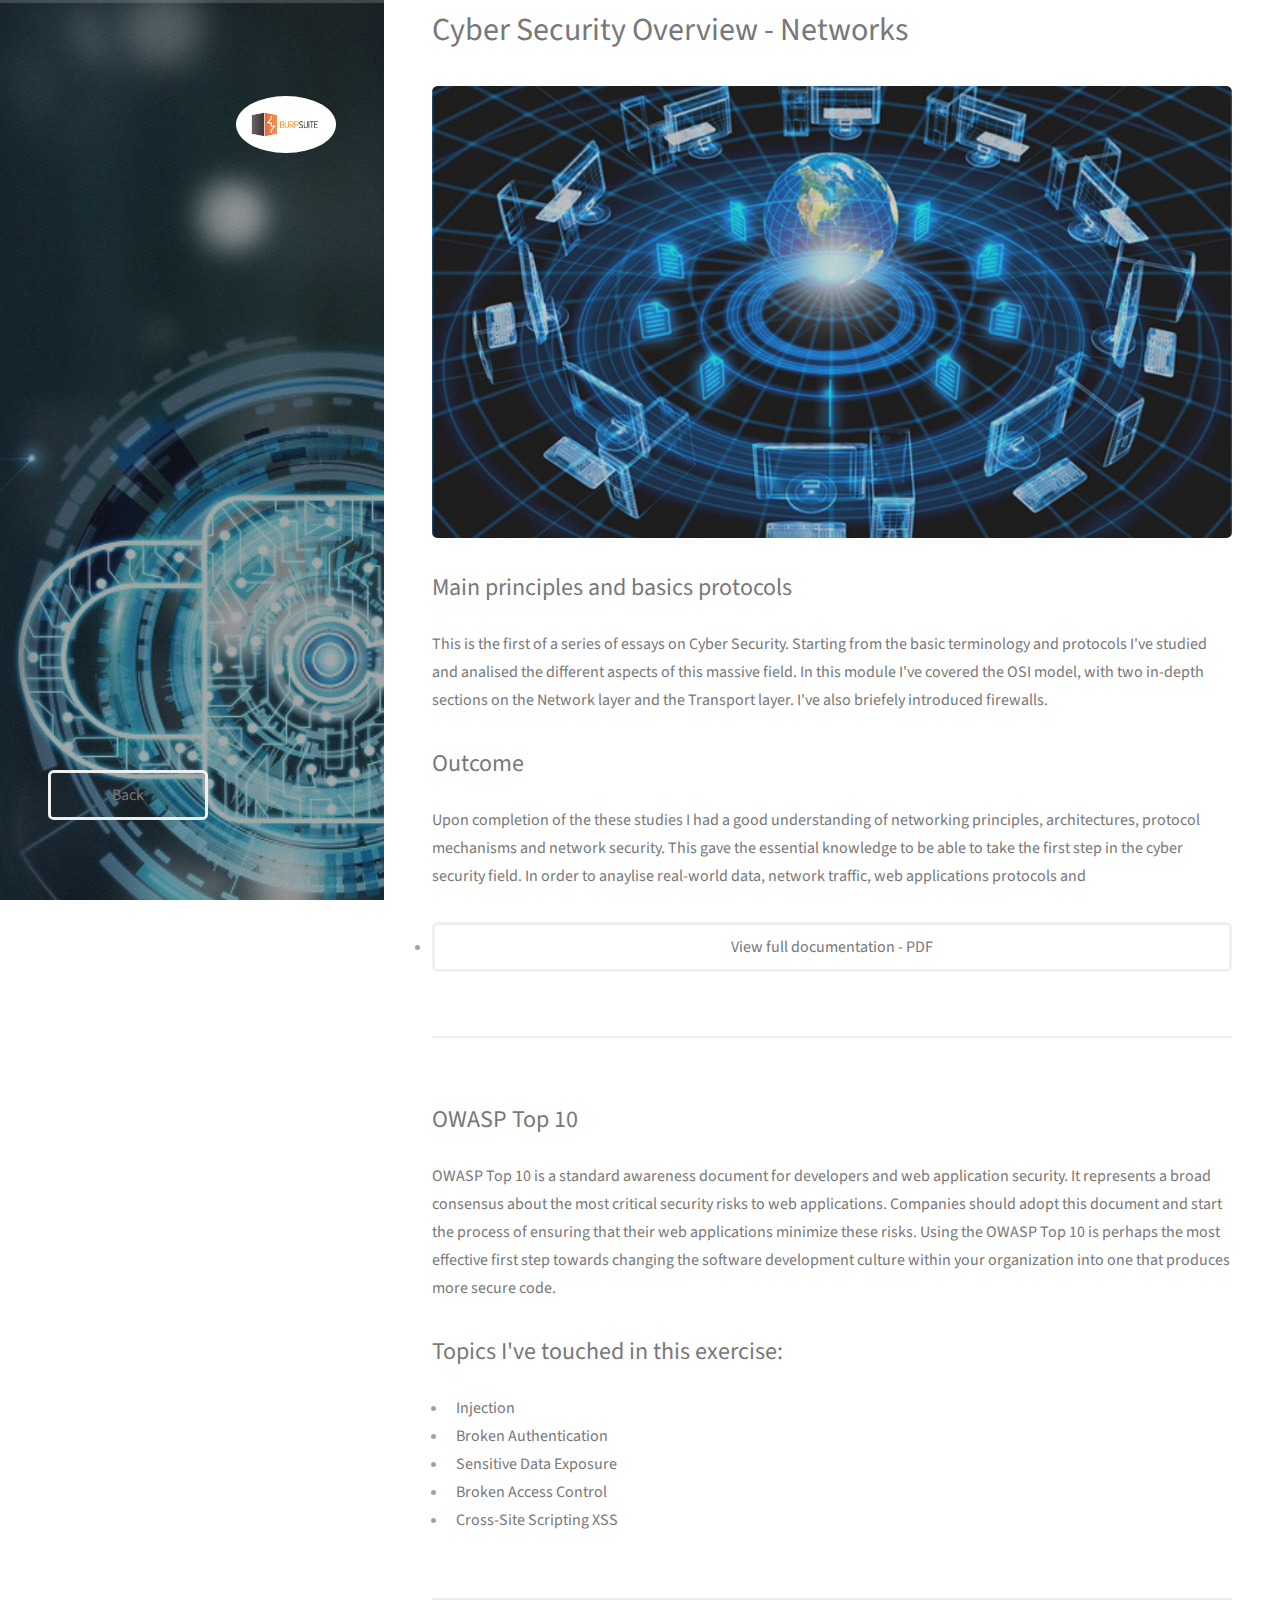
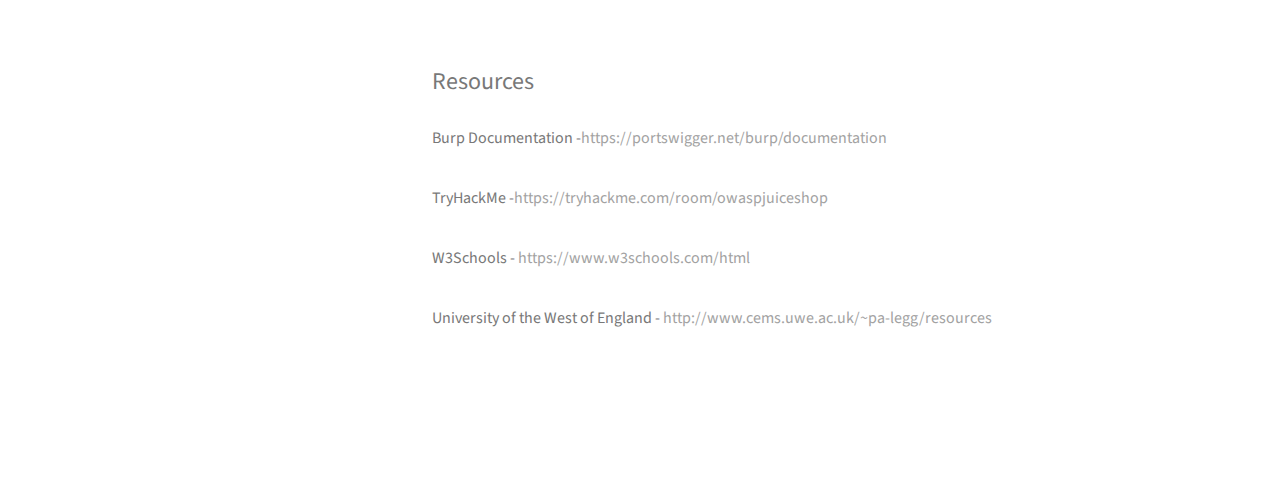
==== basic.html @ 510b7fa0 "first release" ====
<!DOCTYPE HTML>
<html>
	<head>
		<title>Cyber Security</title>
		<meta charset="utf-8" />
		<meta name="viewport" content="width=device-width, initial-scale=1, user-scalable=no" />
		<link rel="stylesheet" href="assets/css/main.css" />
	</head>

	<body class="is-preload">

		<!-- Header -->
			<header id="header">
				<div class="inner">
					<a href="index.html" class="image avatar"><img src="images/burp2.png" alt="" /></a>
					<!--
					<h1><strong>SECURITY INFORMATION & EVENT MANAGMENT (Siem)</strong>, tools and<br />
					techniques covered in this<br />
					complex field.</h1> -->
				</div>
			</header>

		<!-- Main -->
			<div id="main">

				<!-- One -->
					<section id="one">
						<header class="major">
							<h2>Cyber Security Overview - Networks</h2>
						</header>
						<a href="images/download.jpg" class="image fit thumb"><img src="images/networking.jpg" alt="" /></a>
						<h2>Main principles and basics protocols</h2>
						<p><b>This is the first of a series of essays on Cyber Security. Starting from the basic terminology and protocols
                            I've studied and analised the different aspects of this massive field. In this module I've covered
                            the OSI model, with two in-depth sections on the Network layer and the Transport layer. I've also briefely introduced
                            firewalls.
                            </b></p>
						</p>
						<h2>Outcome</h2>
						<p><b>Upon completion of the these studies I had a good understanding of networking principles, architectures,
                            protocol mechanisms and network security. This gave the essential knowledge to be able to take the first step
                            in the cyber security field. In order to anaylise real-world data, network traffic, web applications protocols and 
                            
                        </b>
							</p>
							<li><a href="JuiceShop.pdf" class="button fit">View full documentation - PDF</a></li>
					</section>

				<!-- Two -->
					<section id="two">
						<h2>OWASP Top 10</h2>
						<p><b> OWASP Top 10 is a standard awareness document for developers and web 
							application security. It represents a broad consensus about the most critical security risks to web applications.
							Companies should adopt this document and start the process of ensuring that 
							their web applications minimize these risks. Using the OWASP Top 10 is perhaps 
							the most effective first step towards changing the software development culture 
							within your organization into one that produces more secure code.</b></p>
						</p>
						<h2>Topics I've touched in this exercise:</h2>
						<ul>
							<li><b>Injection</b></li>
							<li><b>Broken Authentication</b></li>
							<li><b>Sensitive Data Exposure</b></li>
							<li><b>Broken Access Control</b></li>
							<li><b>Cross-Site Scripting XSS</b></li>
						</ul>

						
					</section>

				<!-- Three -->
					<section id="three">
						<h2>Resources</h2>
						<p><strong>Burp Documentation -</strong>https://portswigger.net/burp/documentation</p>
						<p><strong>TryHackMe -</strong>https://tryhackme.com/room/owaspjuiceshop</p>
						<p><strong>W3Schools -</strong> https://www.w3schools.com/html</p>
						<p><strong>University of the West of England -</strong> http://www.cems.uwe.ac.uk/~pa-legg/resources</p>
					</section>
				</main>


		<!-- Footer -->
			<footer id="footer">
				<div class="inner">
					<ul class="actions">
						<li><a href="index.html" class="button">Back</a></li>
					</ul>
				</div>
			</footer>

		<!-- Scripts -->
			<script src="assets/js/jquery.min.js"></script>
			<script src="assets/js/jquery.poptrox.min.js"></script>
			<script src="assets/js/browser.min.js"></script>
			<script src="assets/js/breakpoints.min.js"></script>
			<script src="assets/js/util.js"></script>
			<script src="assets/js/main.js"></script>

	</body>
</html>
---- assets/css/main.css ----
@import url("fontawesome-all.min.css");
@import url("https://fonts.googleapis.com/css?family=Source+Sans+Pro:400,400italic");

/*
	Strata by HTML5 UP
	html5up.net | @ajlkn
	Free for personal and commercial use under the CCA 3.0 license (html5up.net/license)
*/

html, body, div, span, applet, object,
iframe, h1, h2, h3, h4, h5, h6, p, blockquote,
pre, a, abbr, acronym, address, big, cite,
code, del, dfn, em, img, ins, kbd, q, s, samp,
small, strike, strong, sub, sup, tt, var, b,
u, i, center, dl, dt, dd, ol, ul, li, fieldset,
form, label, legend, table, caption, tbody,
tfoot, thead, tr, th, td, article, aside,
canvas, details, embed, figure, figcaption,
footer, header, hgroup, menu, nav, output, ruby,
section, summary, time, mark, audio, video {
	margin: 0;
	padding: 0;
	border: 0;
	font-size: 100%;
	font: inherit;
	vertical-align: baseline;}

article, aside, details, figcaption, figure,
footer, header, hgroup, menu, nav, section {
	display: block;}

body {
	line-height: 1;
}

ol, ul {
	list-style: none;
}

blockquote, q {
	quotes: none;
}

	blockquote:before, blockquote:after, q:before, q:after {
		content: '';
		content: none;
	}

table {
	border-collapse: collapse;
	border-spacing: 0;
}

body {
	-webkit-text-size-adjust: none;
}

mark {
	background-color: transparent;
	color: inherit;
}

input::-moz-focus-inner {
	border: 0;
	padding: 0;
}

input, select, textarea {
	-moz-appearance: none;
	-webkit-appearance: none;
	-ms-appearance: none;
	appearance: none;
}

/* Basic */

	html {
		box-sizing: border-box;
	}

	*, *:before, *:after {
		box-sizing: inherit;
	}

	body {
		background: #fff;
	}

		body.is-preload *, body.is-preload *:before, body.is-preload *:after {
			-moz-animation: none !important;
			-webkit-animation: none !important;
			-ms-animation: none !important;
			animation: none !important;
			-moz-transition: none !important;
			-webkit-transition: none !important;
			-ms-transition: none !important;
			transition: none !important;
		}

	body, input, select, textarea {
		color: #a2a2a2;
		font-family: "Source Sans Pro", Helvetica, sans-serif;
		font-size: 16pt;
		font-weight: 400;
		line-height: 1.75em;
	}

	a {
		-moz-transition: color 0.2s ease-in-out, border-color 0.2s ease-in-out;
		-webkit-transition: color 0.2s ease-in-out, border-color 0.2s ease-in-out;
		-ms-transition: color 0.2s ease-in-out, border-color 0.2s ease-in-out;
		transition: color 0.2s ease-in-out, border-color 0.2s ease-in-out;
		border-bottom: dotted 1px;
		color: #000000;
		text-decoration: none;
	}

		a:hover {
			border-bottom-color: transparent;
			color: #49bf9d !important;
			text-decoration: none;
		}

	strong, b {
		color: #787878;
		font-weight: 400;
	}

	em, i {
		font-style: italic;
	}

	p {
		margin: 0 0 2em 0;
	}

	h1, h2, h3, h4, h5, h6 {
		color: #787878;
		font-weight: 400;
		line-height: 1em;
		margin: 0 0 1em 0;
	}

		h1 a, h2 a, h3 a, h4 a, h5 a, h6 a {
			color: inherit;
			text-decoration: none;
		}

	h1 {
		font-size: 2em;
		line-height: 1.5em;
	}

	h2 {
		font-size: 1.5em;
		line-height: 1.5em;
	}

	h3 {
		font-size: 1.25em;
		line-height: 1.5em;
	}

	h4 {
		font-size: 1.1em;
		line-height: 1.5em;
	}

	h5 {
		font-size: 0.9em;
		line-height: 1.5em;
	}

	h6 {
		font-size: 0.7em;
		line-height: 1.5em;
	}

	sub {
		font-size: 0.8em;
		position: relative;
		top: 0.5em;
	}

	sup {
		font-size: 0.8em;
		position: relative;
		top: -0.5em;
	}

	hr {
		border: 0;
		border-bottom: solid 2px #efefef;
		margin: 2em 0;
	}

		hr.major {
			margin: 3em 0;
		}

	blockquote {
		border-left: solid 6px #efefef;
		font-style: italic;
		margin: 0 0 2em 0;
		padding: 0.5em 0 0.5em 1.5em;
	}

	code {
		background: #f7f7f7;
		border-radius: 0.35em;
		border: solid 2px #efefef;
		font-family: "Courier New", monospace;
		font-size: 0.9em;
		margin: 0 0.25em;
		padding: 0.25em 0.65em;
	}

	pre {
		-webkit-overflow-scrolling: touch;
		font-family: "Courier New", monospace;
		font-size: 0.9em;
		margin: 0 0 2em 0;
	}

		pre code {
			display: block;
			line-height: 1.75em;
			padding: 1em 1.5em;
			overflow-x: auto;
		}

	.align-left {
		text-align: left;
	}

	.align-center {
		text-align: center;
	}

	.align-right {
		text-align: right;
	}

/* Container */

	.container {
		margin: 0 auto;
		max-width: calc(100% - 4em);
		width: 100%;
	}

		.container.xsmall {
			width: 25%;
		}

		.container.small {
			width: 50%;
		}

		.container.medium {
			width: 75%;
		}

		.container.large {
			width: 125%;
		}

		.container.xlarge {
			width: 150%;
		}

		.container.max {
			width: 100%;
		}

		@media screen and (max-width: 980px) {

			.container {
				width: 100% !important;
				max-width: 100% !important;
			}

		}

		@media screen and (max-width: 480px) {

			.container {
				max-width: calc(100% - 3em);
			}

		}

/* Row */

	.row {
		display: flex;
		flex-wrap: wrap;
		box-sizing: border-box;
		align-items: stretch;
	}

		.row > * {
			box-sizing: border-box;
		}

		.row.gtr-uniform > * > :last-child {
			margin-bottom: 0;
		}

		.row.aln-left {
			justify-content: flex-start;
		}

		.row.aln-center {
			justify-content: center;
		}

		.row.aln-right {
			justify-content: flex-end;
		}

		.row.aln-top {
			align-items: flex-start;
		}

		.row.aln-middle {
			align-items: center;
		}

		.row.aln-bottom {
			align-items: flex-end;
		}

		.row > .imp {
			order: -1;
		}

		.row > .col-1 {
			width: 8.33333%;
		}

		.row > .off-1 {
			margin-left: 8.33333%;
		}

		.row > .col-2 {
			width: 16.66667%;
		}

		.row > .off-2 {
			margin-left: 16.66667%;
		}

		.row > .col-3 {
			width: 25%;
		}

		.row > .off-3 {
			margin-left: 25%;
		}

		.row > .col-4 {
			width: 33.33333%;
		}

		.row > .off-4 {
			margin-left: 33.33333%;
		}

		.row > .col-5 {
			width: 41.66667%;
		}

		.row > .off-5 {
			margin-left: 41.66667%;
		}

		.row > .col-6 {
			width: 50%;
		}

		.row > .off-6 {
			margin-left: 50%;
		}

		.row > .col-7 {
			width: 58.33333%;
		}

		.row > .off-7 {
			margin-left: 58.33333%;
		}

		.row > .col-8 {
			width: 66.66667%;
		}

		.row > .off-8 {
			margin-left: 66.66667%;
		}

		.row > .col-9 {
			width: 75%;
		}

		.row > .off-9 {
			margin-left: 75%;
		}

		.row > .col-10 {
			width: 83.33333%;
		}

		.row > .off-10 {
			margin-left: 83.33333%;
		}

		.row > .col-11 {
			width: 91.66667%;
		}

		.row > .off-11 {
			margin-left: 91.66667%;
		}

		.row > .col-12 {
			width: 100%;
		}

		.row > .off-12 {
			margin-left: 100%;
		}

		.row.gtr-0 {
			margin-top: 0;
			margin-left: 0em;
		}

			.row.gtr-0 > * {
				padding: 0 0 0 0em;
			}

			.row.gtr-0.gtr-uniform {
				margin-top: 0em;
			}

				.row.gtr-0.gtr-uniform > * {
					padding-top: 0em;
				}

		.row.gtr-25 {
			margin-top: 0;
			margin-left: -0.625em;
		}

			.row.gtr-25 > * {
				padding: 0 0 0 0.625em;
			}

			.row.gtr-25.gtr-uniform {
				margin-top: -0.625em;
			}

				.row.gtr-25.gtr-uniform > * {
					padding-top: 0.625em;
				}

		.row.gtr-50 {
			margin-top: 0;
			margin-left: -1.25em;
		}

			.row.gtr-50 > * {
				padding: 0 0 0 1.25em;
			}

			.row.gtr-50.gtr-uniform {
				margin-top: -1.25em;
			}

				.row.gtr-50.gtr-uniform > * {
					padding-top: 1.25em;
				}

		.row {
			margin-top: 0;
			margin-left: -2.5em;
		}

			.row > * {
				padding: 0 0 0 2.5em;
			}

			.row.gtr-uniform {
				margin-top: -2.5em;
			}

				.row.gtr-uniform > * {
					padding-top: 2.5em;
				}

		.row.gtr-150 {
			margin-top: 0;
			margin-left: -3.75em;
		}

			.row.gtr-150 > * {
				padding: 0 0 0 3.75em;
			}

			.row.gtr-150.gtr-uniform {
				margin-top: -3.75em;
			}

				.row.gtr-150.gtr-uniform > * {
					padding-top: 3.75em;
				}

		.row.gtr-200 {
			margin-top: 0;
			margin-left: -5em;
		}

			.row.gtr-200 > * {
				padding: 0 0 0 5em;
			}

			.row.gtr-200.gtr-uniform {
				margin-top: -5em;
			}

				.row.gtr-200.gtr-uniform > * {
					padding-top: 5em;
				}

		@media screen and (max-width: 1800px) {

			.row {
				display: flex;
				flex-wrap: wrap;
				box-sizing: border-box;
				align-items: stretch;
			}

				.row > * {
					box-sizing: border-box;
				}

				.row.gtr-uniform > * > :last-child {
					margin-bottom: 0;
				}

				.row.aln-left {
					justify-content: flex-start;
				}

				.row.aln-center {
					justify-content: center;
				}

				.row.aln-right {
					justify-content: flex-end;
				}

				.row.aln-top {
					align-items: flex-start;
				}

				.row.aln-middle {
					align-items: center;
				}

				.row.aln-bottom {
					align-items: flex-end;
				}

				.row > .imp-xlarge {
					order: -1;
				}

				.row > .col-1-xlarge {
					width: 8.33333%;
				}

				.row > .off-1-xlarge {
					margin-left: 8.33333%;
				}

				.row > .col-2-xlarge {
					width: 16.66667%;
				}

				.row > .off-2-xlarge {
					margin-left: 16.66667%;
				}

				.row > .col-3-xlarge {
					width: 25%;
				}

				.row > .off-3-xlarge {
					margin-left: 25%;
				}

				.row > .col-4-xlarge {
					width: 33.33333%;
				}

				.row > .off-4-xlarge {
					margin-left: 33.33333%;
				}

				.row > .col-5-xlarge {
					width: 41.66667%;
				}

				.row > .off-5-xlarge {
					margin-left: 41.66667%;
				}

				.row > .col-6-xlarge {
					width: 50%;
				}

				.row > .off-6-xlarge {
					margin-left: 50%;
				}

				.row > .col-7-xlarge {
					width: 58.33333%;
				}

				.row > .off-7-xlarge {
					margin-left: 58.33333%;
				}

				.row > .col-8-xlarge {
					width: 66.66667%;
				}

				.row > .off-8-xlarge {
					margin-left: 66.66667%;
				}

				.row > .col-9-xlarge {
					width: 75%;
				}

				.row > .off-9-xlarge {
					margin-left: 75%;
				}

				.row > .col-10-xlarge {
					width: 83.33333%;
				}

				.row > .off-10-xlarge {
					margin-left: 83.33333%;
				}

				.row > .col-11-xlarge {
					width: 91.66667%;
				}

				.row > .off-11-xlarge {
					margin-left: 91.66667%;
				}

				.row > .col-12-xlarge {
					width: 100%;
				}

				.row > .off-12-xlarge {
					margin-left: 100%;
				}

				.row.gtr-0 {
					margin-top: 0;
					margin-left: 0em;
				}

					.row.gtr-0 > * {
						padding: 0 0 0 0em;
					}

					.row.gtr-0.gtr-uniform {
						margin-top: 0em;
					}

						.row.gtr-0.gtr-uniform > * {
							padding-top: 0em;
						}

				.row.gtr-25 {
					margin-top: 0;
					margin-left: -0.625em;
				}

					.row.gtr-25 > * {
						padding: 0 0 0 0.625em;
					}

					.row.gtr-25.gtr-uniform {
						margin-top: -0.625em;
					}

						.row.gtr-25.gtr-uniform > * {
							padding-top: 0.625em;
						}

				.row.gtr-50 {
					margin-top: 0;
					margin-left: -1.25em;
				}

					.row.gtr-50 > * {
						padding: 0 0 0 1.25em;
					}

					.row.gtr-50.gtr-uniform {
						margin-top: -1.25em;
					}

						.row.gtr-50.gtr-uniform > * {
							padding-top: 1.25em;
						}

				.row {
					margin-top: 0;
					margin-left: -2.5em;
				}

					.row > * {
						padding: 0 0 0 2.5em;
					}

					.row.gtr-uniform {
						margin-top: -2.5em;
					}

						.row.gtr-uniform > * {
							padding-top: 2.5em;
						}

				.row.gtr-150 {
					margin-top: 0;
					margin-left: -3.75em;
				}

					.row.gtr-150 > * {
						padding: 0 0 0 3.75em;
					}

					.row.gtr-150.gtr-uniform {
						margin-top: -3.75em;
					}

						.row.gtr-150.gtr-uniform > * {
							padding-top: 3.75em;
						}

				.row.gtr-200 {
					margin-top: 0;
					margin-left: -5em;
				}

					.row.gtr-200 > * {
						padding: 0 0 0 5em;
					}

					.row.gtr-200.gtr-uniform {
						margin-top: -5em;
					}

						.row.gtr-200.gtr-uniform > * {
							padding-top: 5em;
						}

		}

		@media screen and (max-width: 1280px) {

			.row {
				display: flex;
				flex-wrap: wrap;
				box-sizing: border-box;
				align-items: stretch;
			}

				.row > * {
					box-sizing: border-box;
				}

				.row.gtr-uniform > * > :last-child {
					margin-bottom: 0;
				}

				.row.aln-left {
					justify-content: flex-start;
				}

				.row.aln-center {
					justify-content: center;
				}

				.row.aln-right {
					justify-content: flex-end;
				}

				.row.aln-top {
					align-items: flex-start;
				}

				.row.aln-middle {
					align-items: center;
				}

				.row.aln-bottom {
					align-items: flex-end;
				}

				.row > .imp-large {
					order: -1;
				}

				.row > .col-1-large {
					width: 8.33333%;
				}

				.row > .off-1-large {
					margin-left: 8.33333%;
				}

				.row > .col-2-large {
					width: 16.66667%;
				}

				.row > .off-2-large {
					margin-left: 16.66667%;
				}

				.row > .col-3-large {
					width: 25%;
				}

				.row > .off-3-large {
					margin-left: 25%;
				}

				.row > .col-4-large {
					width: 33.33333%;
				}

				.row > .off-4-large {
					margin-left: 33.33333%;
				}

				.row > .col-5-large {
					width: 41.66667%;
				}

				.row > .off-5-large {
					margin-left: 41.66667%;
				}

				.row > .col-6-large {
					width: 50%;
				}

				.row > .off-6-large {
					margin-left: 50%;
				}

				.row > .col-7-large {
					width: 58.33333%;
				}

				.row > .off-7-large {
					margin-left: 58.33333%;
				}

				.row > .col-8-large {
					width: 66.66667%;
				}

				.row > .off-8-large {
					margin-left: 66.66667%;
				}

				.row > .col-9-large {
					width: 75%;
				}

				.row > .off-9-large {
					margin-left: 75%;
				}

				.row > .col-10-large {
					width: 83.33333%;
				}

				.row > .off-10-large {
					margin-left: 83.33333%;
				}

				.row > .col-11-large {
					width: 91.66667%;
				}

				.row > .off-11-large {
					margin-left: 91.66667%;
				}

				.row > .col-12-large {
					width: 100%;
				}

				.row > .off-12-large {
					margin-left: 100%;
				}

				.row.gtr-0 {
					margin-top: 0;
					margin-left: 0em;
				}

					.row.gtr-0 > * {
						padding: 0 0 0 0em;
					}

					.row.gtr-0.gtr-uniform {
						margin-top: 0em;
					}

						.row.gtr-0.gtr-uniform > * {
							padding-top: 0em;
						}

				.row.gtr-25 {
					margin-top: 0;
					margin-left: -0.5em;
				}

					.row.gtr-25 > * {
						padding: 0 0 0 0.5em;
					}

					.row.gtr-25.gtr-uniform {
						margin-top: -0.5em;
					}

						.row.gtr-25.gtr-uniform > * {
							padding-top: 0.5em;
						}

				.row.gtr-50 {
					margin-top: 0;
					margin-left: -1em;
				}

					.row.gtr-50 > * {
						padding: 0 0 0 1em;
					}

					.row.gtr-50.gtr-uniform {
						margin-top: -1em;
					}

						.row.gtr-50.gtr-uniform > * {
							padding-top: 1em;
						}

				.row {
					margin-top: 0;
					margin-left: -2em;
				}

					.row > * {
						padding: 0 0 0 2em;
					}

					.row.gtr-uniform {
						margin-top: -2em;
					}

						.row.gtr-uniform > * {
							padding-top: 2em;
						}

				.row.gtr-150 {
					margin-top: 0;
					margin-left: -3em;
				}

					.row.gtr-150 > * {
						padding: 0 0 0 3em;
					}

					.row.gtr-150.gtr-uniform {
						margin-top: -3em;
					}

						.row.gtr-150.gtr-uniform > * {
							padding-top: 3em;
						}

				.row.gtr-200 {
					margin-top: 0;
					margin-left: -4em;
				}

					.row.gtr-200 > * {
						padding: 0 0 0 4em;
					}

					.row.gtr-200.gtr-uniform {
						margin-top: -4em;
					}

						.row.gtr-200.gtr-uniform > * {
							padding-top: 4em;
						}

		}

		@media screen and (max-width: 980px) {

			.row {
				display: flex;
				flex-wrap: wrap;
				box-sizing: border-box;
				align-items: stretch;
			}

				.row > * {
					box-sizing: border-box;
				}

				.row.gtr-uniform > * > :last-child {
					margin-bottom: 0;
				}

				.row.aln-left {
					justify-content: flex-start;
				}

				.row.aln-center {
					justify-content: center;
				}

				.row.aln-right {
					justify-content: flex-end;
				}

				.row.aln-top {
					align-items: flex-start;
				}

				.row.aln-middle {
					align-items: center;
				}

				.row.aln-bottom {
					align-items: flex-end;
				}

				.row > .imp-medium {
					order: -1;
				}

				.row > .col-1-medium {
					width: 8.33333%;
				}

				.row > .off-1-medium {
					margin-left: 8.33333%;
				}

				.row > .col-2-medium {
					width: 16.66667%;
				}

				.row > .off-2-medium {
					margin-left: 16.66667%;
				}

				.row > .col-3-medium {
					width: 25%;
				}

				.row > .off-3-medium {
					margin-left: 25%;
				}

				.row > .col-4-medium {
					width: 33.33333%;
				}

				.row > .off-4-medium {
					margin-left: 33.33333%;
				}

				.row > .col-5-medium {
					width: 41.66667%;
				}

				.row > .off-5-medium {
					margin-left: 41.66667%;
				}

				.row > .col-6-medium {
					width: 50%;
				}

				.row > .off-6-medium {
					margin-left: 50%;
				}

				.row > .col-7-medium {
					width: 58.33333%;
				}

				.row > .off-7-medium {
					margin-left: 58.33333%;
				}

				.row > .col-8-medium {
					width: 66.66667%;
				}

				.row > .off-8-medium {
					margin-left: 66.66667%;
				}

				.row > .col-9-medium {
					width: 75%;
				}

				.row > .off-9-medium {
					margin-left: 75%;
				}

				.row > .col-10-medium {
					width: 83.33333%;
				}

				.row > .off-10-medium {
					margin-left: 83.33333%;
				}

				.row > .col-11-medium {
					width: 91.66667%;
				}

				.row > .off-11-medium {
					margin-left: 91.66667%;
				}

				.row > .col-12-medium {
					width: 100%;
				}

				.row > .off-12-medium {
					margin-left: 100%;
				}

				.row.gtr-0 {
					margin-top: 0;
					margin-left: 0em;
				}

					.row.gtr-0 > * {
						padding: 0 0 0 0em;
					}

					.row.gtr-0.gtr-uniform {
						margin-top: 0em;
					}

						.row.gtr-0.gtr-uniform > * {
							padding-top: 0em;
						}

				.row.gtr-25 {
					margin-top: 0;
					margin-left: -0.5em;
				}

					.row.gtr-25 > * {
						padding: 0 0 0 0.5em;
					}

					.row.gtr-25.gtr-uniform {
						margin-top: -0.5em;
					}

						.row.gtr-25.gtr-uniform > * {
							padding-top: 0.5em;
						}

				.row.gtr-50 {
					margin-top: 0;
					margin-left: -1em;
				}

					.row.gtr-50 > * {
						padding: 0 0 0 1em;
					}

					.row.gtr-50.gtr-uniform {
						margin-top: -1em;
					}

						.row.gtr-50.gtr-uniform > * {
							padding-top: 1em;
						}

				.row {
					margin-top: 0;
					margin-left: -2em;
				}

					.row > * {
						padding: 0 0 0 2em;
					}

					.row.gtr-uniform {
						margin-top: -2em;
					}

						.row.gtr-uniform > * {
							padding-top: 2em;
						}

				.row.gtr-150 {
					margin-top: 0;
					margin-left: -3em;
				}

					.row.gtr-150 > * {
						padding: 0 0 0 3em;
					}

					.row.gtr-150.gtr-uniform {
						margin-top: -3em;
					}

						.row.gtr-150.gtr-uniform > * {
							padding-top: 3em;
						}

				.row.gtr-200 {
					margin-top: 0;
					margin-left: -4em;
				}

					.row.gtr-200 > * {
						padding: 0 0 0 4em;
					}

					.row.gtr-200.gtr-uniform {
						margin-top: -4em;
					}

						.row.gtr-200.gtr-uniform > * {
							padding-top: 4em;
						}

		}

		@media screen and (max-width: 736px) {

			.row {
				display: flex;
				flex-wrap: wrap;
				box-sizing: border-box;
				align-items: stretch;
			}

				.row > * {
					box-sizing: border-box;
				}

				.row.gtr-uniform > * > :last-child {
					margin-bottom: 0;
				}

				.row.aln-left {
					justify-content: flex-start;
				}

				.row.aln-center {
					justify-content: center;
				}

				.row.aln-right {
					justify-content: flex-end;
				}

				.row.aln-top {
					align-items: flex-start;
				}

				.row.aln-middle {
					align-items: center;
				}

				.row.aln-bottom {
					align-items: flex-end;
				}

				.row > .imp-small {
					order: -1;
				}

				.row > .col-1-small {
					width: 8.33333%;
				}

				.row > .off-1-small {
					margin-left: 8.33333%;
				}

				.row > .col-2-small {
					width: 16.66667%;
				}

				.row > .off-2-small {
					margin-left: 16.66667%;
				}

				.row > .col-3-small {
					width: 25%;
				}

				.row > .off-3-small {
					margin-left: 25%;
				}

				.row > .col-4-small {
					width: 33.33333%;
				}

				.row > .off-4-small {
					margin-left: 33.33333%;
				}

				.row > .col-5-small {
					width: 41.66667%;
				}

				.row > .off-5-small {
					margin-left: 41.66667%;
				}

				.row > .col-6-small {
					width: 50%;
				}

				.row > .off-6-small {
					margin-left: 50%;
				}

				.row > .col-7-small {
					width: 58.33333%;
				}

				.row > .off-7-small {
					margin-left: 58.33333%;
				}

				.row > .col-8-small {
					width: 66.66667%;
				}

				.row > .off-8-small {
					margin-left: 66.66667%;
				}

				.row > .col-9-small {
					width: 75%;
				}

				.row > .off-9-small {
					margin-left: 75%;
				}

				.row > .col-10-small {
					width: 83.33333%;
				}

				.row > .off-10-small {
					margin-left: 83.33333%;
				}

				.row > .col-11-small {
					width: 91.66667%;
				}

				.row > .off-11-small {
					margin-left: 91.66667%;
				}

				.row > .col-12-small {
					width: 100%;
				}

				.row > .off-12-small {
					margin-left: 100%;
				}

				.row.gtr-0 {
					margin-top: 0;
					margin-left: 0em;
				}

					.row.gtr-0 > * {
						padding: 0 0 0 0em;
					}

					.row.gtr-0.gtr-uniform {
						margin-top: 0em;
					}

						.row.gtr-0.gtr-uniform > * {
							padding-top: 0em;
						}

				.row.gtr-25 {
					margin-top: 0;
					margin-left: -0.375em;
				}

					.row.gtr-25 > * {
						padding: 0 0 0 0.375em;
					}

					.row.gtr-25.gtr-uniform {
						margin-top: -0.375em;
					}

						.row.gtr-25.gtr-uniform > * {
							padding-top: 0.375em;
						}

				.row.gtr-50 {
					margin-top: 0;
					margin-left: -0.75em;
				}

					.row.gtr-50 > * {
						padding: 0 0 0 0.75em;
					}

					.row.gtr-50.gtr-uniform {
						margin-top: -0.75em;
					}

						.row.gtr-50.gtr-uniform > * {
							padding-top: 0.75em;
						}

				.row {
					margin-top: 0;
					margin-left: -1.5em;
				}

					.row > * {
						padding: 0 0 0 1.5em;
					}

					.row.gtr-uniform {
						margin-top: -1.5em;
					}

						.row.gtr-uniform > * {
							padding-top: 1.5em;
						}

				.row.gtr-150 {
					margin-top: 0;
					margin-left: -2.25em;
				}

					.row.gtr-150 > * {
						padding: 0 0 0 2.25em;
					}

					.row.gtr-150.gtr-uniform {
						margin-top: -2.25em;
					}

						.row.gtr-150.gtr-uniform > * {
							padding-top: 2.25em;
						}

				.row.gtr-200 {
					margin-top: 0;
					margin-left: -3em;
				}

					.row.gtr-200 > * {
						padding: 0 0 0 3em;
					}

					.row.gtr-200.gtr-uniform {
						margin-top: -3em;
					}

						.row.gtr-200.gtr-uniform > * {
							padding-top: 3em;
						}

		}

		@media screen and (max-width: 480px) {

			.row {
				display: flex;
				flex-wrap: wrap;
				box-sizing: border-box;
				align-items: stretch;
			}

				.row > * {
					box-sizing: border-box;
				}

				.row.gtr-uniform > * > :last-child {
					margin-bottom: 0;
				}

				.row.aln-left {
					justify-content: flex-start;
				}

				.row.aln-center {
					justify-content: center;
				}

				.row.aln-right {
					justify-content: flex-end;
				}

				.row.aln-top {
					align-items: flex-start;
				}

				.row.aln-middle {
					align-items: center;
				}

				.row.aln-bottom {
					align-items: flex-end;
				}

				.row > .imp-xsmall {
					order: -1;
				}

				.row > .col-1-xsmall {
					width: 8.33333%;
				}

				.row > .off-1-xsmall {
					margin-left: 8.33333%;
				}

				.row > .col-2-xsmall {
					width: 16.66667%;
				}

				.row > .off-2-xsmall {
					margin-left: 16.66667%;
				}

				.row > .col-3-xsmall {
					width: 25%;
				}

				.row > .off-3-xsmall {
					margin-left: 25%;
				}

				.row > .col-4-xsmall {
					width: 33.33333%;
				}

				.row > .off-4-xsmall {
					margin-left: 33.33333%;
				}

				.row > .col-5-xsmall {
					width: 41.66667%;
				}

				.row > .off-5-xsmall {
					margin-left: 41.66667%;
				}

				.row > .col-6-xsmall {
					width: 50%;
				}

				.row > .off-6-xsmall {
					margin-left: 50%;
				}

				.row > .col-7-xsmall {
					width: 58.33333%;
				}

				.row > .off-7-xsmall {
					margin-left: 58.33333%;
				}

				.row > .col-8-xsmall {
					width: 66.66667%;
				}

				.row > .off-8-xsmall {
					margin-left: 66.66667%;
				}

				.row > .col-9-xsmall {
					width: 75%;
				}

				.row > .off-9-xsmall {
					margin-left: 75%;
				}

				.row > .col-10-xsmall {
					width: 83.33333%;
				}

				.row > .off-10-xsmall {
					margin-left: 83.33333%;
				}

				.row > .col-11-xsmall {
					width: 91.66667%;
				}

				.row > .off-11-xsmall {
					margin-left: 91.66667%;
				}

				.row > .col-12-xsmall {
					width: 100%;
				}

				.row > .off-12-xsmall {
					margin-left: 100%;
				}

				.row.gtr-0 {
					margin-top: 0;
					margin-left: 0em;
				}

					.row.gtr-0 > * {
						padding: 0 0 0 0em;
					}

					.row.gtr-0.gtr-uniform {
						margin-top: 0em;
					}

						.row.gtr-0.gtr-uniform > * {
							padding-top: 0em;
						}

				.row.gtr-25 {
					margin-top: 0;
					margin-left: -0.375em;
				}

					.row.gtr-25 > * {
						padding: 0 0 0 0.375em;
					}

					.row.gtr-25.gtr-uniform {
						margin-top: -0.375em;
					}

						.row.gtr-25.gtr-uniform > * {
							padding-top: 0.375em;
						}

				.row.gtr-50 {
					margin-top: 0;
					margin-left: -0.75em;
				}

					.row.gtr-50 > * {
						padding: 0 0 0 0.75em;
					}

					.row.gtr-50.gtr-uniform {
						margin-top: -0.75em;
					}

						.row.gtr-50.gtr-uniform > * {
							padding-top: 0.75em;
						}

				.row {
					margin-top: 0;
					margin-left: -1.5em;
				}

					.row > * {
						padding: 0 0 0 1.5em;
					}

					.row.gtr-uniform {
						margin-top: -1.5em;
					}

						.row.gtr-uniform > * {
							padding-top: 1.5em;
						}

				.row.gtr-150 {
					margin-top: 0;
					margin-left: -2.25em;
				}

					.row.gtr-150 > * {
						padding: 0 0 0 2.25em;
					}

					.row.gtr-150.gtr-uniform {
						margin-top: -2.25em;
					}

						.row.gtr-150.gtr-uniform > * {
							padding-top: 2.25em;
						}

				.row.gtr-200 {
					margin-top: 0;
					margin-left: -3em;
				}

					.row.gtr-200 > * {
						padding: 0 0 0 3em;
					}

					.row.gtr-200.gtr-uniform {
						margin-top: -3em;
					}

						.row.gtr-200.gtr-uniform > * {
							padding-top: 3em;
						}

		}

/* Section/Article */

	section.special, article.special {
		text-align: center;
	}

	header p {
		color: #b2b2b2;
		position: relative;
		margin: 0 0 1.5em 0;
	}

	header h2 + p {
		font-size: 1.25em;
		margin-top: -1em;
		line-height: 1.5em;
	}

	header h3 + p {
		font-size: 1.1em;
		margin-top: -0.8em;
		line-height: 1.5em;
	}

	header h4 + p,
	header h5 + p,
	header h6 + p {
		font-size: 0.9em;
		margin-top: -0.6em;
		line-height: 1.5em;
	}

	header.major h2 {
		font-size: 2em;
	}

/* Form */

	form {
		margin: 0 0 2em 0;
	}

	label {
		color: #787878;
		display: block;
		font-size: 0.9em;
		font-weight: 400;
		margin: 0 0 1em 0;
	}

	input[type="text"],
	input[type="password"],
	input[type="email"],
	select,
	textarea {
		-moz-appearance: none;
		-webkit-appearance: none;
		-ms-appearance: none;
		appearance: none;
		background: #f7f7f7;
		border-radius: 0.35em;
		border: solid 2px transparent;
		color: inherit;
		display: block;
		outline: 0;
		padding: 0 0.75em;
		text-decoration: none;
		width: 100%;
	}

		input[type="text"]:invalid,
		input[type="password"]:invalid,
		input[type="email"]:invalid,
		select:invalid,
		textarea:invalid {
			box-shadow: none;
		}

		input[type="text"]:focus,
		input[type="password"]:focus,
		input[type="email"]:focus,
		select:focus,
		textarea:focus {
			border-color: #49bf9d;
		}

	select {
		background-image: url("data:image/svg+xml;charset=utf8,%3Csvg xmlns='http://www.w3.org/2000/svg' width='40' height='40' preserveAspectRatio='none' viewBox='0 0 40 40'%3E%3Cpath d='M9.4,12.3l10.4,10.4l10.4-10.4c0.2-0.2,0.5-0.4,0.9-0.4c0.3,0,0.6,0.1,0.9,0.4l3.3,3.3c0.2,0.2,0.4,0.5,0.4,0.9 c0,0.4-0.1,0.6-0.4,0.9L20.7,31.9c-0.2,0.2-0.5,0.4-0.9,0.4c-0.3,0-0.6-0.1-0.9-0.4L4.3,17.3c-0.2-0.2-0.4-0.5-0.4-0.9 c0-0.4,0.1-0.6,0.4-0.9l3.3-3.3c0.2-0.2,0.5-0.4,0.9-0.4S9.1,12.1,9.4,12.3z' fill='%23dfdfdf' /%3E%3C/svg%3E");
		background-size: 1.25rem;
		background-repeat: no-repeat;
		background-position: calc(100% - 1rem) center;
		height: 2.75em;
		padding-right: 2.75em;
		text-overflow: ellipsis;
	}

		select option {
			color: #787878;
			background: #fff;
		}

		select:focus::-ms-value {
			background-color: transparent;
		}

		select::-ms-expand {
			display: none;
		}

	input[type="text"],
	input[type="password"],
	input[type="email"],
	select {
		height: 2.75em;
	}

	textarea {
		padding: 0.75em;
	}

	input[type="checkbox"],
	input[type="radio"] {
		-moz-appearance: none;
		-webkit-appearance: none;
		-ms-appearance: none;
		appearance: none;
		display: block;
		float: left;
		margin-right: -2em;
		opacity: 0;
		width: 1em;
		z-index: -1;
	}

		input[type="checkbox"] + label,
		input[type="radio"] + label {
			text-decoration: none;
			color: #a2a2a2;
			cursor: pointer;
			display: inline-block;
			font-size: 1em;
			font-weight: 400;
			padding-left: 2.4em;
			padding-right: 0.75em;
			position: relative;
		}

			input[type="checkbox"] + label:before,
			input[type="radio"] + label:before {
				-moz-osx-font-smoothing: grayscale;
				-webkit-font-smoothing: antialiased;
				display: inline-block;
				font-style: normal;
				font-variant: normal;
				text-rendering: auto;
				line-height: 1;
				text-transform: none !important;
				font-family: 'Font Awesome 5 Free';
				font-weight: 900;
			}

			input[type="checkbox"] + label:before,
			input[type="radio"] + label:before {
				background: #f7f7f7;
				border-radius: 0.35em;
				border: solid 2px transparent;
				content: '';
				display: inline-block;
				font-size: 0.8em;
				height: 2.0625em;
				left: 0;
				line-height: 1.85625em;
				position: absolute;
				text-align: center;
				top: 0;
				width: 2.0625em;
			}

		input[type="checkbox"]:checked + label:before,
		input[type="radio"]:checked + label:before {
			background: #787878;
			border-color: #787878;
			color: #fff;
			content: '\f00c';
		}

		input[type="checkbox"]:focus + label:before,
		input[type="radio"]:focus + label:before {
			border-color: #49bf9d;
		}

	input[type="checkbox"] + label:before {
		border-radius: 0.35em;
	}

	input[type="radio"] + label:before {
		border-radius: 100%;
	}

	::-webkit-input-placeholder {
		color: #b2b2b2 !important;
		opacity: 1.0;
	}

	:-moz-placeholder {
		color: #b2b2b2 !important;
		opacity: 1.0;
	}

	::-moz-placeholder {
		color: #b2b2b2 !important;
		opacity: 1.0;
	}

	:-ms-input-placeholder {
		color: #b2b2b2 !important;
		opacity: 1.0;
	}

/* Box */

	.box {
		border-radius: 0.35em;
		border: solid 2px #efefef;
		margin-bottom: 2em;
		padding: 1.5em;
	}

		.box > :last-child,
		.box > :last-child > :last-child,
		.box > :last-child > :last-child > :last-child {
			margin-bottom: 0;
		}

		.box.alt {
			border: 0;
			border-radius: 0;
			padding: 0;
		}

/* Icon */

	.icon {
		text-decoration: none;
		border-bottom: none;
		position: relative;
	}

		.icon:before {
			-moz-osx-font-smoothing: grayscale;
			-webkit-font-smoothing: antialiased;
			display: inline-block;
			font-style: normal;
			font-variant: normal;
			text-rendering: auto;
			line-height: 1;
			text-transform: none !important;
			font-family: 'Font Awesome 5 Free';
			font-weight: 400;
		}

		.icon > .label {
			display: none;
		}

		.icon:before {
			line-height: inherit;
		}

		.icon.solid:before {
			font-weight: 900;
		}

		.icon.brands:before {
			font-family: 'Font Awesome 5 Brands';
		}

/* Image */

	.image {
		border-radius: 0.35em;
		border: 0;
		display: inline-block;
		position: relative;
	}

		.image:before {
			-moz-transition: opacity 0.2s ease-in-out;
			-webkit-transition: opacity 0.2s ease-in-out;
			-ms-transition: opacity 0.2s ease-in-out;
			transition: opacity 0.2s ease-in-out;
			background: url("images/overlay.png");
			border-radius: 0.35em;
			content: '';
			display: block;
			height: 100%;
			left: 0;
			opacity: 0.5;
			position: absolute;
			top: 0;
			width: 100%;
		}

		.image.thumb {
			text-align: center;
		}

			.image.thumb:after {
				-moz-transition: opacity 0.2s ease-in-out;
				-webkit-transition: opacity 0.2s ease-in-out;
				-ms-transition: opacity 0.2s ease-in-out;
				transition: opacity 0.2s ease-in-out;
				border-radius: 0.35em;
				border: solid 3px rgba(255, 255, 255, 0.5);
				color: #fff;
				content: 'View';
				display: inline-block;
				font-size: 0.8em;
				font-weight: 400;
				left: 50%;
				line-height: 2.25em;
				margin: -1.25em 0 0 -3em;
				opacity: 0;
				padding: 0 1.5em;
				position: absolute;
				text-align: center;
				text-decoration: none;
				top: 50%;
				white-space: nowrap;
			}

			.image.thumb:hover:after {
				opacity: 1.0;
			}

			.image.thumb:hover:before {
				background: url("images/overlay.png"), url("images/overlay.png");
				opacity: 1.0;
			}

		.image img {
			border-radius: 0.35em;
			display: block;
		}

		.image.left {
			float: left;
			margin: 0 1.5em 1em 0;
			top: 0.25em;
		}

		.image.right {
			float: right;
			margin: 0 0 1em 1.5em;
			top: 0.25em;
		}

		.image.left, .image.right {
			max-width: 40%;
		}

			.image.left img, .image.right img {
				width: 100%;
			}

		.image.fit {
			display: block;
			margin: 0 0 2em 0;
			width: 100%;
		}

			.image.fit img {
				width: 100%;
			}

		.image.avatar {
			border-radius: 100%;
		}

			.image.avatar:before {
				display: none;
			}

			.image.avatar img {
				border-radius: 100%;
				width: 100%;
			}

/* List */

	ol {
		list-style: decimal;
		margin: 0 0 2em 0;
		padding-left: 1.25em;
	}

		ol li {
			padding-left: 0.25em;
		}

	ul {
		list-style: disc;
		margin: 0 0 2em 0;
		padding-left: 1em;
	}

		ul li {
			padding-left: 0.5em;
		}

		ul.alt {
			list-style: none;
			padding-left: 0;
		}

			ul.alt li {
				border-top: solid 2px #efefef;
				padding: 0.5em 0;
			}

				ul.alt li:first-child {
					border-top: 0;
					padding-top: 0;
				}

	dl {
		margin: 0 0 2em 0;
	}

/* Icons */

	ul.icons {
		cursor: default;
		list-style: none;
		padding-left: 0;
	}

		ul.icons li {
			display: inline-block;
			padding: 0 1em 0 0;
		}

			ul.icons li:last-child {
				padding-right: 0;
			}

			ul.icons li .icon:before {
				font-size: 1.5em;
			}

/* Labeled Icons */

	ul.labeled-icons {
		list-style: none;
		padding: 0;
	}

		ul.labeled-icons li {
			line-height: 1.75em;
			margin: 1.5em 0 0 0;
			padding-left: 2.25em;
			position: relative;
		}

			ul.labeled-icons li:first-child {
				margin-top: 0;
			}

			ul.labeled-icons li a {
				color: inherit;
			}

			ul.labeled-icons li h3 {
				color: #b2b2b2;
				left: 0;
				position: absolute;
				text-align: center;
				top: 0;
				width: 1em;
			}

/* Actions */

	ul.actions {
		display: -moz-flex;
		display: -webkit-flex;
		display: -ms-flex;
		display: flex;
		cursor: default;
		list-style: none;
		margin-left: -1em;
		padding-left: 0;
	}

		ul.actions li {
			padding: 0 0 0 1em;
			vertical-align: middle;
		}

		ul.actions.special {
			-moz-justify-content: center;
			-webkit-justify-content: center;
			-ms-justify-content: center;
			justify-content: center;
			width: 100%;
			margin-left: 0;
		}

			ul.actions.special li:first-child {
				padding-left: 0;
			}

		ul.actions.stacked {
			-moz-flex-direction: column;
			-webkit-flex-direction: column;
			-ms-flex-direction: column;
			flex-direction: column;
			margin-left: 0;
		}

			ul.actions.stacked li {
				padding: 1.3em 0 0 0;
			}

				ul.actions.stacked li:first-child {
					padding-top: 0;
				}

		ul.actions.fit {
			width: calc(100% + 1em);
		}

			ul.actions.fit li {
				-moz-flex-grow: 1;
				-webkit-flex-grow: 1;
				-ms-flex-grow: 1;
				flex-grow: 1;
				-moz-flex-shrink: 1;
				-webkit-flex-shrink: 1;
				-ms-flex-shrink: 1;
				flex-shrink: 1;
				width: 100%;
			}

				ul.actions.fit li > * {
					width: 100%;
				}

			ul.actions.fit.stacked {
				width: 100%;
			}

		@media screen and (max-width: 480px) {

			ul.actions:not(.fixed) {
				-moz-flex-direction: column;
				-webkit-flex-direction: column;
				-ms-flex-direction: column;
				flex-direction: column;
				margin-left: 0;
				width: 100% !important;
			}

				ul.actions:not(.fixed) li {
					-moz-flex-grow: 1;
					-webkit-flex-grow: 1;
					-ms-flex-grow: 1;
					flex-grow: 1;
					-moz-flex-shrink: 1;
					-webkit-flex-shrink: 1;
					-ms-flex-shrink: 1;
					flex-shrink: 1;
					padding: 1em 0 0 0;
					text-align: center;
					width: 100%;
				}

					ul.actions:not(.fixed) li > * {
						width: 100%;
					}

					ul.actions:not(.fixed) li:first-child {
						padding-top: 0;
					}

					ul.actions:not(.fixed) li input[type="submit"],
					ul.actions:not(.fixed) li input[type="reset"],
					ul.actions:not(.fixed) li input[type="button"],
					ul.actions:not(.fixed) li button,
					ul.actions:not(.fixed) li .button {
						width: 100%;
					}

						ul.actions:not(.fixed) li input[type="submit"].icon:before,
						ul.actions:not(.fixed) li input[type="reset"].icon:before,
						ul.actions:not(.fixed) li input[type="button"].icon:before,
						ul.actions:not(.fixed) li button.icon:before,
						ul.actions:not(.fixed) li .button.icon:before {
							margin-left: -0.5em;
						}

		}

/* Table */

	.table-wrapper {
		-webkit-overflow-scrolling: touch;
		overflow-x: auto;
	}

	table {
		margin: 0 0 2em 0;
		width: 100%;
	}

		table tbody tr {
			border: solid 1px #efefef;
			border-left: 0;
			border-right: 0;
		}

			table tbody tr:nth-child(2n + 1) {
				background-color: #f7f7f7;
			}

		table td {
			padding: 0.75em 0.75em;
		}

		table th {
			color: #787878;
			font-size: 0.9em;
			font-weight: 400;
			padding: 0 0.75em 0.75em 0.75em;
			text-align: left;
		}

		table thead {
			border-bottom: solid 2px #efefef;
		}

		table tfoot {
			border-top: solid 2px #efefef;
		}

		table.alt {
			border-collapse: separate;
		}

			table.alt tbody tr td {
				border: solid 2px #efefef;
				border-left-width: 0;
				border-top-width: 0;
			}

				table.alt tbody tr td:first-child {
					border-left-width: 2px;
				}

			table.alt tbody tr:first-child td {
				border-top-width: 2px;
			}

			table.alt thead {
				border-bottom: 0;
			}

			table.alt tfoot {
				border-top: 0;
			}

/* Button */

	input[type="submit"],
	input[type="reset"],
	input[type="button"],
	.button {
		-moz-appearance: none;
		-webkit-appearance: none;
		-ms-appearance: none;
		appearance: none;
		-moz-transition: background-color 0.2s ease-in-out, color 0.2s ease-in-out, border-color 0.2s ease-in-out;
		-webkit-transition: background-color 0.2s ease-in-out, color 0.2s ease-in-out, border-color 0.2s ease-in-out;
		-ms-transition: background-color 0.2s ease-in-out, color 0.2s ease-in-out, border-color 0.2s ease-in-out;
		transition: background-color 0.2s ease-in-out, color 0.2s ease-in-out, border-color 0.2s ease-in-out;
		background-color: transparent;
		border-radius: 0.35em;
		border: solid 3px #efefef;
		color: #787878 !important;
		cursor: pointer;
		display: inline-block;
		font-weight: 400;
		height: 3.15em;
		height: calc(2.75em + 6px);
		line-height: 2.75em;
		min-width: 10em;
		padding: 0 1.5em;
		text-align: center;
		text-decoration: none;
		white-space: nowrap;
	}

		input[type="submit"]:hover,
		input[type="reset"]:hover,
		input[type="button"]:hover,
		.button:hover {
			border-color: #49bf9d;
			color: #49bf9d !important;
		}

		input[type="submit"]:active,
		input[type="reset"]:active,
		input[type="button"]:active,
		.button:active {
			background-color: rgba(73, 191, 157, 0.1);
			border-color: #49bf9d;
			color: #49bf9d !important;
		}

		input[type="submit"].icon,
		input[type="reset"].icon,
		input[type="button"].icon,
		.button.icon {
			padding-left: 1.35em;
		}

			input[type="submit"].icon:before,
			input[type="reset"].icon:before,
			input[type="button"].icon:before,
			.button.icon:before {
				margin-right: 0.5em;
			}

		input[type="submit"].fit,
		input[type="reset"].fit,
		input[type="button"].fit,
		.button.fit {
			min-width: 0;
			width: 100%;
		}

		input[type="submit"].small,
		input[type="reset"].small,
		input[type="button"].small,
		.button.small {
			font-size: 0.8em;
		}

		input[type="submit"].large,
		input[type="reset"].large,
		input[type="button"].large,
		.button.large {
			font-size: 1.35em;
		}

		input[type="submit"].primary,
		input[type="reset"].primary,
		input[type="button"].primary,
		.button.primary {
			background-color: #49bf9d;
			border-color: #49bf9d;
			color: #ffffff !important;
		}

			input[type="submit"].primary:hover,
			input[type="reset"].primary:hover,
			input[type="button"].primary:hover,
			.button.primary:hover {
				background-color: #5cc6a7;
				border-color: #5cc6a7;
			}

			input[type="submit"].primary:active,
			input[type="reset"].primary:active,
			input[type="button"].primary:active,
			.button.primary:active {
				background-color: #3eb08f;
				border-color: #3eb08f;
			}

		input[type="submit"].disabled, input[type="submit"]:disabled,
		input[type="reset"].disabled,
		input[type="reset"]:disabled,
		input[type="button"].disabled,
		input[type="button"]:disabled,
		.button.disabled,
		.button:disabled {
			background-color: #e7e7e7 !important;
			border-color: #e7e7e7 !important;
			color: #b2b2b2 !important;
			cursor: default;
		}

/* Work Item */

	.work-item {
		margin: 0 0 2em 0;
	}

		.work-item .image {
			margin: 0 0 1.5em 0;
		}

		.work-item h3 {
			font-size: 1em;
			margin: 0 0 0.5em 0;
		}

		.work-item p {
			font-size: 0.8em;
			line-height: 1.5em;
			margin: 0;
		}

/* Header */

	#header {
		display: -moz-flex;
		display: -webkit-flex;
		display: -ms-flex;
		display: flex;
		-moz-flex-direction: column;
		-webkit-flex-direction: column;
		-ms-flex-direction: column;
		flex-direction: column;
		-moz-align-items: -moz-flex-end;
		-webkit-align-items: -webkit-flex-end;
		-ms-align-items: -ms-flex-end;
		align-items: flex-end;
		-moz-justify-content: space-between;
		-webkit-justify-content: space-between;
		-ms-justify-content: space-between;
		justify-content: space-between;
		background-color: #1f1815;
		background-attachment: scroll,								scroll;
		background-image: url("images/overlay.png"), url("../../images/banner.jpg");  /* added */ 
		background-position: top left,							top left;
		background-repeat: repeat,								no-repeat;
		background-size: auto,								150%;
		color: rgba(255, 255, 255, 0.5);
		height: 100%;
		left: 0;
		padding: 8em 4em;
		position: fixed;
		text-align: right;
		top: 0;
		width: 35%;
	}

		#header > * {
			-moz-flex-shrink: 0;
			-webkit-flex-shrink: 0;
			-ms-flex-shrink: 0;
			flex-shrink: 0;
			width: 100%;
		}

		#header > .inner {
			-moz-flex-grow: 1;
			-webkit-flex-grow: 1;
			-ms-flex-grow: 1;
			flex-grow: 1;
			margin: 0 0 2em 0;
		}

		#header strong, #header b {
			color: #ffffff;
		}

		#header h2, #header h3, #header h4, #header h5, #header h6 {
			color: #ffffff;
		}

		#header h1 {
			color: rgba(255, 255, 255, 0.5);
			font-size: 1.35em;
			line-height: 1.75em;
			margin: 0;
		}

		#header .image.avatar {
			margin: 0 0 1em 0;
			width: 6.25em;
		}

/* Footer */

	#footer .icons {
		margin: 1em 0 0 0;
	}

		#footer .icons a {
			color: rgba(255, 255, 255, 0.4);
		}

	#footer .copyright {
		color: rgba(255, 255, 255, 0.4);
		font-size: 0.8em;
		list-style: none;
		margin: 1em 0 0 0;
		padding: 0;
	}

		#footer .copyright li {
			border-left: solid 1px rgba(255, 255, 255, 0.25);
			display: inline-block;
			line-height: 1em;
			margin-left: 0.75em;
			padding-left: 0.75em;
		}

			#footer .copyright li:first-child {
				border-left: 0;
				margin-left: 0;
				padding-left: 0;
			}

			#footer .copyright li a {
				color: inherit;
			}

/* Main */

	#main {
		margin-top: -7%;
		margin-left: 35%;
		max-width: 54em;
		padding: 8em 4em 4em 4em;
		width: calc(100% - 35%);
	}

		#main > section {
			border-top: solid 2px #efefef;
			margin: 4em 0 0 0;
			padding: 4em 0 0 0;
		}

			#main > section:first-child {
				border-top: 0;
				margin-top: 0;
				padding-top: 0;
			}

/* Poptrox */

	@-moz-keyframes spin {
		0% {
			-moz-transform: rotate(0deg);
			-webkit-transform: rotate(0deg);
			-ms-transform: rotate(0deg);
			transform: rotate(0deg);
		}

		100% {
			-moz-transform: rotate(360deg);
			-webkit-transform: rotate(360deg);
			-ms-transform: rotate(360deg);
			transform: rotate(360deg);
		}
	}

	@-webkit-keyframes spin {
		0% {
			-moz-transform: rotate(0deg);
			-webkit-transform: rotate(0deg);
			-ms-transform: rotate(0deg);
			transform: rotate(0deg);
		}

		100% {
			-moz-transform: rotate(360deg);
			-webkit-transform: rotate(360deg);
			-ms-transform: rotate(360deg);
			transform: rotate(360deg);
		}
	}

	@-ms-keyframes spin {
		0% {
			-moz-transform: rotate(0deg);
			-webkit-transform: rotate(0deg);
			-ms-transform: rotate(0deg);
			transform: rotate(0deg);
		}

		100% {
			-moz-transform: rotate(360deg);
			-webkit-transform: rotate(360deg);
			-ms-transform: rotate(360deg);
			transform: rotate(360deg);
		}
	}

	@keyframes spin {
		0% {
			-moz-transform: rotate(0deg);
			-webkit-transform: rotate(0deg);
			-ms-transform: rotate(0deg);
			transform: rotate(0deg);
		}

		100% {
			-moz-transform: rotate(360deg);
			-webkit-transform: rotate(360deg);
			-ms-transform: rotate(360deg);
			transform: rotate(360deg);
		}
	}

	.poptrox-popup {
		-moz-box-sizing: content-box;
		-webkit-box-sizing: content-box;
		-ms-box-sizing: content-box;
		box-sizing: content-box;
		-webkit-tap-highlight-color: rgba(255, 255, 255, 0);
		background: #fff;
		border-radius: 0.35em;
		box-shadow: 0 0.1em 0.15em 0 rgba(0, 0, 0, 0.15);
		overflow: hidden;
		padding-bottom: 3em;
	}

		.poptrox-popup .loader {
			text-decoration: none;
			-moz-animation: spin 1s linear infinite;
			-webkit-animation: spin 1s linear infinite;
			-ms-animation: spin 1s linear infinite;
			animation: spin 1s linear infinite;
			font-size: 1.5em;
			height: 1em;
			left: 50%;
			line-height: 1em;
			margin: -0.5em 0 0 -0.5em;
			position: absolute;
			top: 50%;
			width: 1em;
		}

			.poptrox-popup .loader:before {
				-moz-osx-font-smoothing: grayscale;
				-webkit-font-smoothing: antialiased;
				display: inline-block;
				font-style: normal;
				font-variant: normal;
				text-rendering: auto;
				line-height: 1;
				text-transform: none !important;
				font-family: 'Font Awesome 5 Free';
				font-weight: 900;
			}

			.poptrox-popup .loader:before {
				content: '\f1ce';
			}

		.poptrox-popup .caption {
			background: #fff;
			bottom: 0;
			cursor: default;
			font-size: 0.9em;
			height: 3em;
			left: 0;
			line-height: 2.8em;
			position: absolute;
			text-align: center;
			width: 100%;
			z-index: 1;
		}

		.poptrox-popup .nav-next,
		.poptrox-popup .nav-previous {
			text-decoration: none;
			-moz-transition: opacity 0.2s ease-in-out;
			-webkit-transition: opacity 0.2s ease-in-out;
			-ms-transition: opacity 0.2s ease-in-out;
			transition: opacity 0.2s ease-in-out;
			-webkit-tap-highlight-color: rgba(255, 255, 255, 0);
			background: rgba(0, 0, 0, 0.01);
			cursor: pointer;
			height: 100%;
			opacity: 0;
			position: absolute;
			top: 0;
			width: 50%;
		}

			.poptrox-popup .nav-next:before,
			.poptrox-popup .nav-previous:before {
				-moz-osx-font-smoothing: grayscale;
				-webkit-font-smoothing: antialiased;
				display: inline-block;
				font-style: normal;
				font-variant: normal;
				text-rendering: auto;
				line-height: 1;
				text-transform: none !important;
				font-family: 'Font Awesome 5 Free';
				font-weight: 900;
			}

			.poptrox-popup .nav-next:before,
			.poptrox-popup .nav-previous:before {
				color: #fff;
				font-size: 2.5em;
				height: 1em;
				line-height: 1em;
				margin-top: -0.75em;
				position: absolute;
				text-align: center;
				top: 50%;
				width: 1.5em;
			}

		.poptrox-popup .nav-next {
			right: 0;
		}

			.poptrox-popup .nav-next:before {
				content: '\f105';
				right: 0;
			}

		.poptrox-popup .nav-previous {
			left: 0;
		}

			.poptrox-popup .nav-previous:before {
				content: '\f104';
				left: 0;
			}

		.poptrox-popup .closer {
			text-decoration: none;
			-moz-transition: opacity 0.2s ease-in-out;
			-webkit-transition: opacity 0.2s ease-in-out;
			-ms-transition: opacity 0.2s ease-in-out;
			transition: opacity 0.2s ease-in-out;
			-webkit-tap-highlight-color: rgba(255, 255, 255, 0);
			color: #fff;
			height: 4em;
			line-height: 4em;
			opacity: 0;
			position: absolute;
			right: 0;
			text-align: center;
			top: 0;
			width: 4em;
			z-index: 2;
		}

			.poptrox-popup .closer:before {
				-moz-osx-font-smoothing: grayscale;
				-webkit-font-smoothing: antialiased;
				display: inline-block;
				font-style: normal;
				font-variant: normal;
				text-rendering: auto;
				line-height: 1;
				text-transform: none !important;
				font-family: 'Font Awesome 5 Free';
				font-weight: 900;
			}

			.poptrox-popup .closer:before {
				-moz-box-sizing: content-box;
				-webkit-box-sizing: content-box;
				-ms-box-sizing: content-box;
				box-sizing: content-box;
				border-radius: 100%;
				border: solid 3px rgba(255, 255, 255, 0.5);
				content: '\f00d';
				display: block;
				font-size: 1em;
				height: 1.75em;
				left: 50%;
				line-height: 1.75em;
				margin: -0.875em 0 0 -0.875em;
				position: absolute;
				top: 50%;
				width: 1.75em;
			}

		.poptrox-popup:hover .nav-next,
		.poptrox-popup:hover .nav-previous {
			opacity: 0.5;
		}

			.poptrox-popup:hover .nav-next:hover,
			.poptrox-popup:hover .nav-previous:hover {
				opacity: 1.0;
			}

		.poptrox-popup:hover .closer {
			opacity: 0.5;
		}

			.poptrox-popup:hover .closer:hover {
				opacity: 1.0;
			}

/* Touch */

	body.is-touch .image.thumb:before {
		opacity: 0.5 !important;
	}

	body.is-touch .image.thumb:after {
		display: none !important;
	}

	body.is-touch #header {
		background-attachment: scroll;
		background-size: auto, cover;
	}

	body.is-touch .poptrox-popup .nav-next,
	body.is-touch .poptrox-popup .nav-previous,
	body.is-touch .poptrox-popup .closer {
		opacity: 1.0 !important;
	}

/* XLarge */

	@media screen and (max-width: 1800px) {

		/* Basic */

			body, input, select, textarea {
				font-size: 12pt;
			}

	}

/* Large */

	@media screen and (max-width: 1280px) {

		/* Header */

			#header {
				padding: 6em 3em 3em 3em;
				width: 30%;
			}

				#header h1 {
					font-size: 1.25em;
				}

					#header h1 br {
						display: none;
					}

				#header > .inner {
					margin-bottom: 0;
				}

		/* Footer */

			#footer .copyright li {
				border-left-width: 0;
				display: block;
				line-height: 2.25em;
				margin-left: 0;
				padding-left: 0;
			}

		/* Main */

			#main {
				margin-left: 30%;
				max-width: none;
				padding: 6em 3em 3em 3em;
				width: calc(100% - 30%);
			}

	}

/* Medium */

	@media screen and (max-width: 980px) {

		/* Basic */

			h1 br, h2 br, h3 br, h4 br, h5 br, h6 br {
				display: none;
			}

		/* List */

			ul.icons li .icon {
				font-size: 1.25em;
			}

		/* Header */

			#header {
				background-attachment: scroll;
				background-position: top left, center center;
				background-size: auto,		cover;
				left: auto;
				padding: 6em 4em;
				position: relative;
				text-align: center;
				top: auto;
				width: 100%;
				display: block;
			}

				#header h1 {
					font-size: 1.75em;
				}

					#header h1 br {
						display: inline;
					}

		/* Footer */

			#footer {
				background-attachment: scroll;
				background-color: #1f1815;
				background-image: url("images/overlay.png"), url("../../images/bg.jpg");
				background-position: top left,						bottom center;
				background-repeat: repeat,							no-repeat;
				background-size: auto,							cover;
				bottom: auto;
				left: auto;
				padding: 4em 4em 6em 4em;
				position: relative;
				text-align: center;
				width: 100%;
			}

				#footer .icons {
					margin: 0 0 1em 0;
				}

				#footer .copyright {
					margin: 0 0 1em 0;
				}

					#footer .copyright li {
						border-left-width: 1px;
						display: inline-block;
						line-height: 1em;
						margin-left: 0.75em;
						padding-left: 0.75em;
					}

		/* Main */

			#main {
				margin: 0;
				padding: 6em 4em;
				width: 100%;
			}

	}

/* Small */

	@media screen and (max-width: 736px) {

		/* Basic */

			h1 {
				font-size: 1.5em;
			}

			h2 {
				font-size: 1.2em;
			}

			h3 {
				font-size: 1em;
			}

		/* Section/Article */

			section.special, article.special {
				text-align: center;
			}

			header.major h2 {
				font-size: 1.35em;
			}

		/* List */

			ul.labeled-icons li {
				padding-left: 2em;
			}

				ul.labeled-icons li h3 {
					line-height: 1.75em;
				}

		/* Header */

			#header {
				padding: 2.25em 1.5em;
			}

				#header h1 {
					font-size: 1.35em;
				}

		/* Footer */

			#footer {
				padding: 2.25em 1.5em;
			}

		/* Main */

			#main {
				padding: 2.25em 1.5em 0.25em 1.5em;
			}

				#main > section {
					margin: 2.25em 0 0 0;
					padding: 2.25em 0 0 0;
				}

		/* Poptrox */

			.poptrox-popup {
				border-radius: 0;
			}

				.poptrox-popup .nav-next:before,
				.poptrox-popup .nav-previous:before {
					margin-top: -1em;
				}

	}

/* XSmall */

	@media screen and (max-width: 480px) {

		/* Header */

			#header {
				padding: 4.5em 1.5em;
			}

				#header h1 br {
					display: none;
				}

		/* Footer */

			#footer .copyright li {
				border-left-width: 0;
				display: block;
				line-height: 2.25em;
				margin-left: 0;
				padding-left: 0;
			}

	}
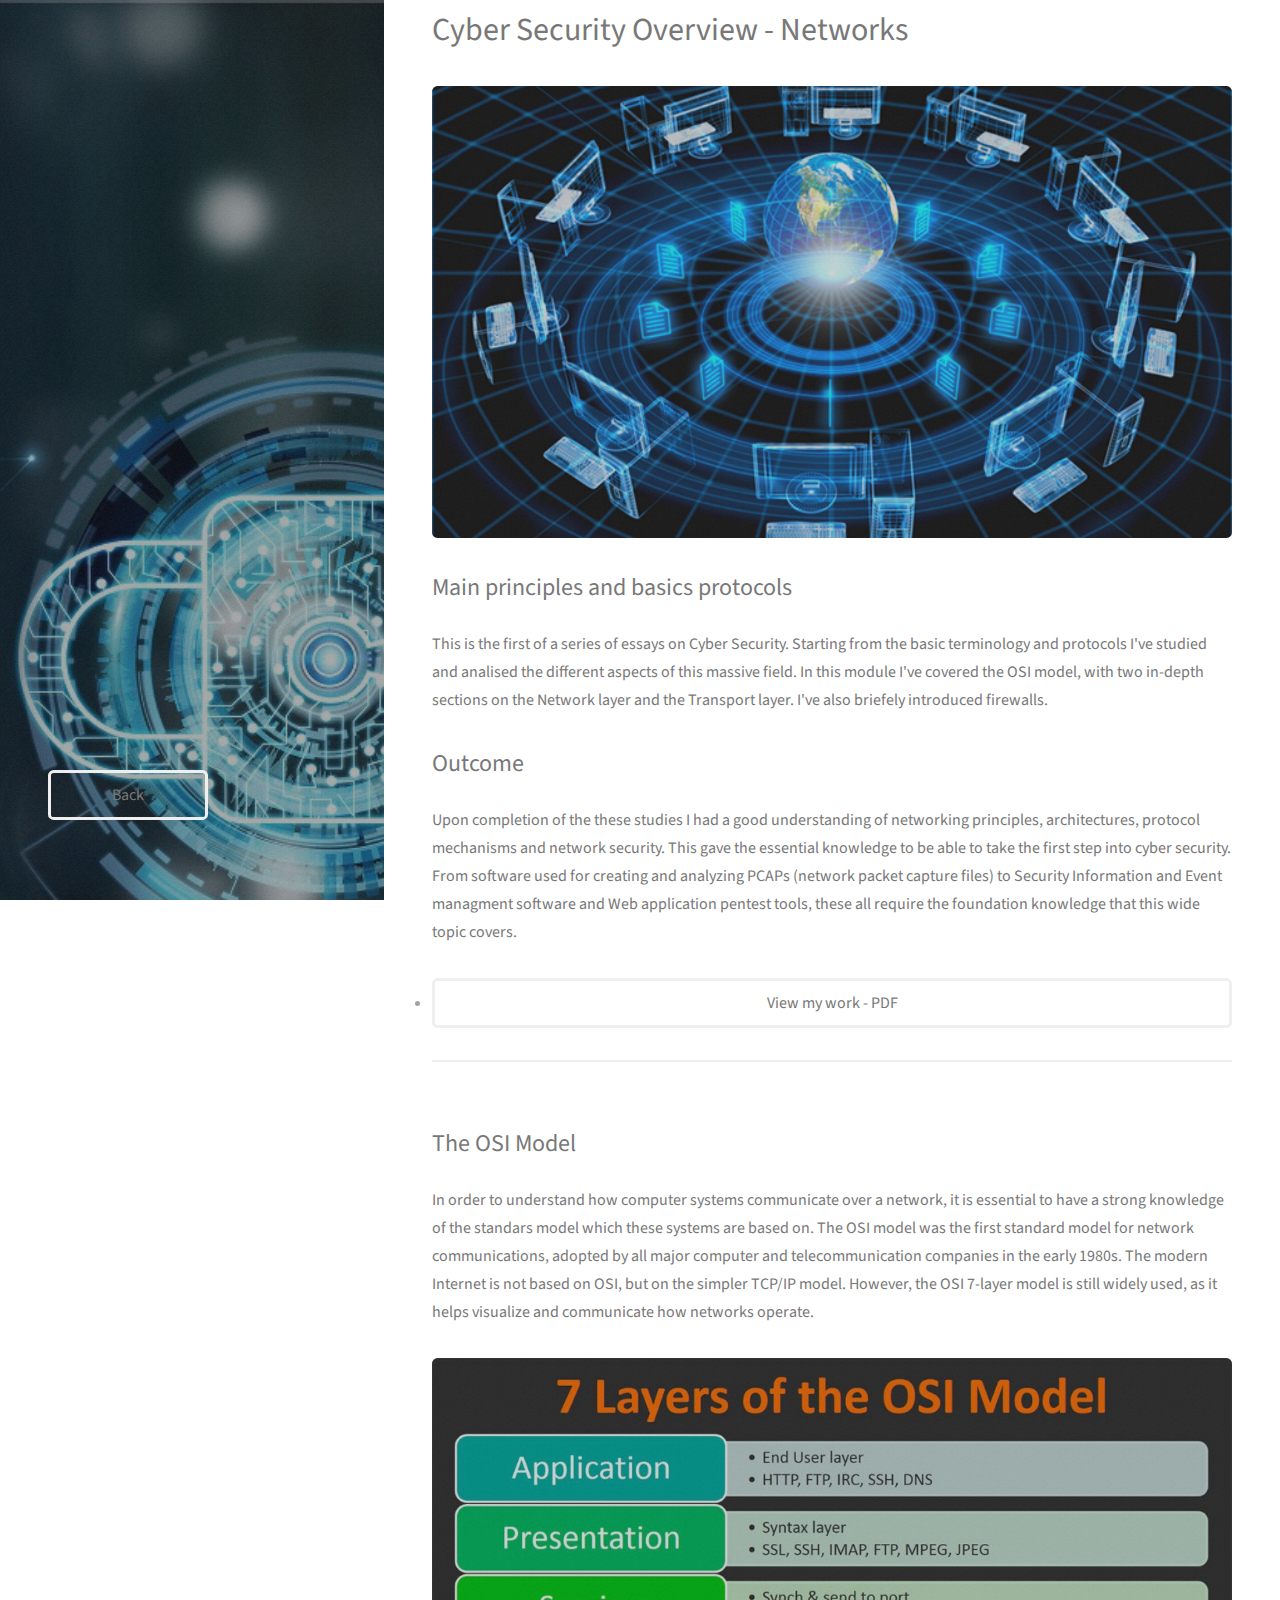
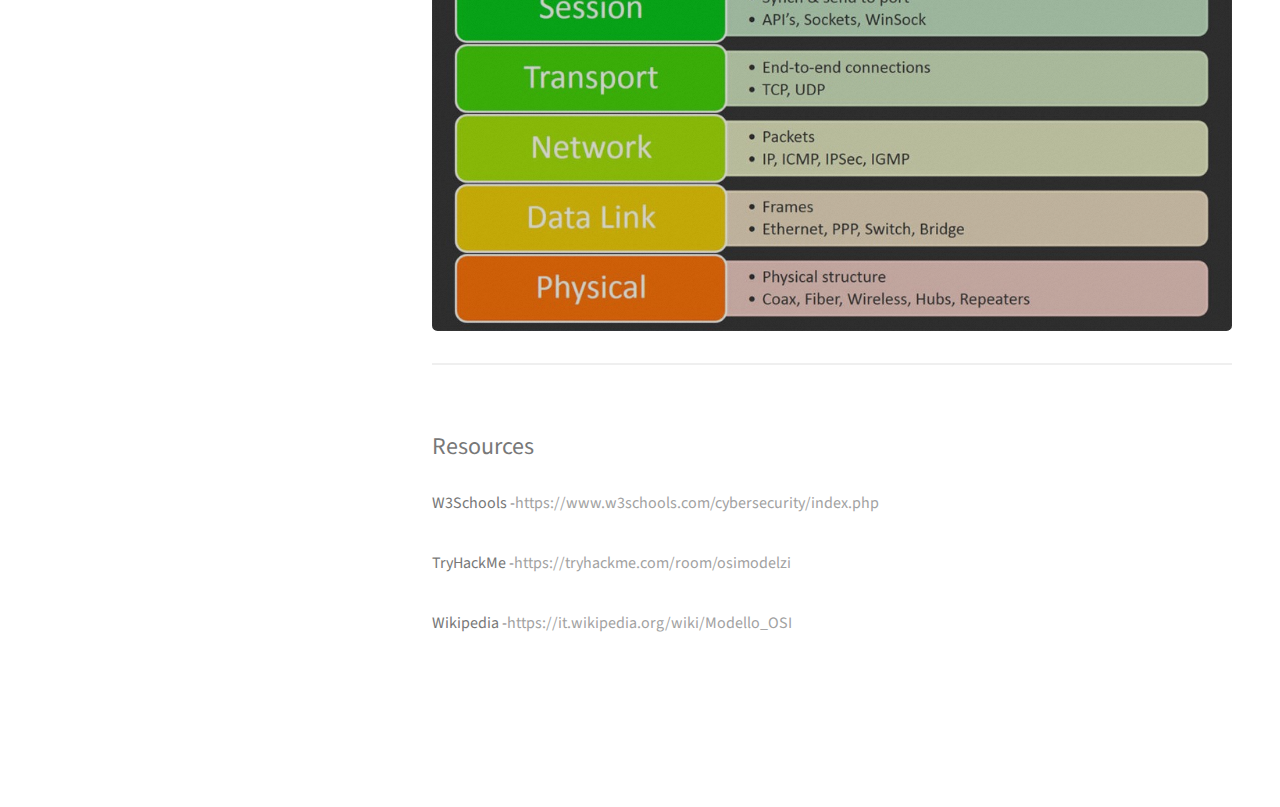
==== commit 9cc2676d: "Wireshark + general modification" ====
--- a/basic.html
+++ b/basic.html
@@ -12,11 +12,8 @@
 		<!-- Header -->
 			<header id="header">
 				<div class="inner">
-					<a href="index.html" class="image avatar"><img src="images/burp2.png" alt="" /></a>
-					<!--
-					<h1><strong>SECURITY INFORMATION & EVENT MANAGMENT (Siem)</strong>, tools and<br />
-					techniques covered in this<br />
-					complex field.</h1> -->
+					
+		
 				</div>
 			</header>
 
@@ -39,31 +36,27 @@
 						<h2>Outcome</h2>
 						<p><b>Upon completion of the these studies I had a good understanding of networking principles, architectures,
                             protocol mechanisms and network security. This gave the essential knowledge to be able to take the first step
-                            in the cyber security field. In order to anaylise real-world data, network traffic, web applications protocols and 
+                            into cyber security. From software used for creating and analyzing PCAPs (network packet capture files) to Security Information 
+							and Event managment software and Web application pentest tools, these all require the foundation knowledge that this wide topic covers.
+							
                             
                         </b>
 							</p>
-							<li><a href="JuiceShop.pdf" class="button fit">View full documentation - PDF</a></li>
+							<li><a href="Networking.pdf" class="button fit">View my work - PDF</a></li>
 					</section>
 
 				<!-- Two -->
 					<section id="two">
-						<h2>OWASP Top 10</h2>
-						<p><b> OWASP Top 10 is a standard awareness document for developers and web 
-							application security. It represents a broad consensus about the most critical security risks to web applications.
-							Companies should adopt this document and start the process of ensuring that 
-							their web applications minimize these risks. Using the OWASP Top 10 is perhaps 
-							the most effective first step towards changing the software development culture 
-							within your organization into one that produces more secure code.</b></p>
+						<h2>The OSI Model</h2>
+						<p><b> In order to understand how computer systems communicate over a network, it is essential
+							to have a strong knowledge of the standars model which these systems are based on. The OSI model
+							was the first standard model for network communications, 
+							adopted by all major computer and telecommunication companies in the early 1980s. The modern Internet is not based on OSI,
+							but on the simpler TCP/IP model. However, 
+							the OSI 7-layer model is still widely used, as it helps visualize and communicate how networks operate.
+						</b></p>
 						</p>
-						<h2>Topics I've touched in this exercise:</h2>
-						<ul>
-							<li><b>Injection</b></li>
-							<li><b>Broken Authentication</b></li>
-							<li><b>Sensitive Data Exposure</b></li>
-							<li><b>Broken Access Control</b></li>
-							<li><b>Cross-Site Scripting XSS</b></li>
-						</ul>
+						<a href="images/download.jpg" class="image fit thumb"><img src="images/osi.jpeg" alt="" /></a>
 
 						
 					</section>
@@ -71,10 +64,10 @@
 				<!-- Three -->
 					<section id="three">
 						<h2>Resources</h2>
-						<p><strong>Burp Documentation -</strong>https://portswigger.net/burp/documentation</p>
-						<p><strong>TryHackMe -</strong>https://tryhackme.com/room/owaspjuiceshop</p>
-						<p><strong>W3Schools -</strong> https://www.w3schools.com/html</p>
-						<p><strong>University of the West of England -</strong> http://www.cems.uwe.ac.uk/~pa-legg/resources</p>
+						<p><strong>W3Schools -</strong>https://www.w3schools.com/cybersecurity/index.php</p>
+						<p><strong>TryHackMe -</strong>https://tryhackme.com/room/osimodelzi</p>
+						<p><strong>Wikipedia -</strong>https://it.wikipedia.org/wiki/Modello_OSI</p>
+						
 					</section>
 				</main>
 
--- a/assets/css/main.css
+++ b/assets/css/main.css
@@ -2691,7 +2691,7 @@
 
 		#main > section {
 			border-top: solid 2px #efefef;
-			margin: 4em 0 0 0;
+			margin: 2em 0 0 0;
 			padding: 4em 0 0 0;
 		}
 
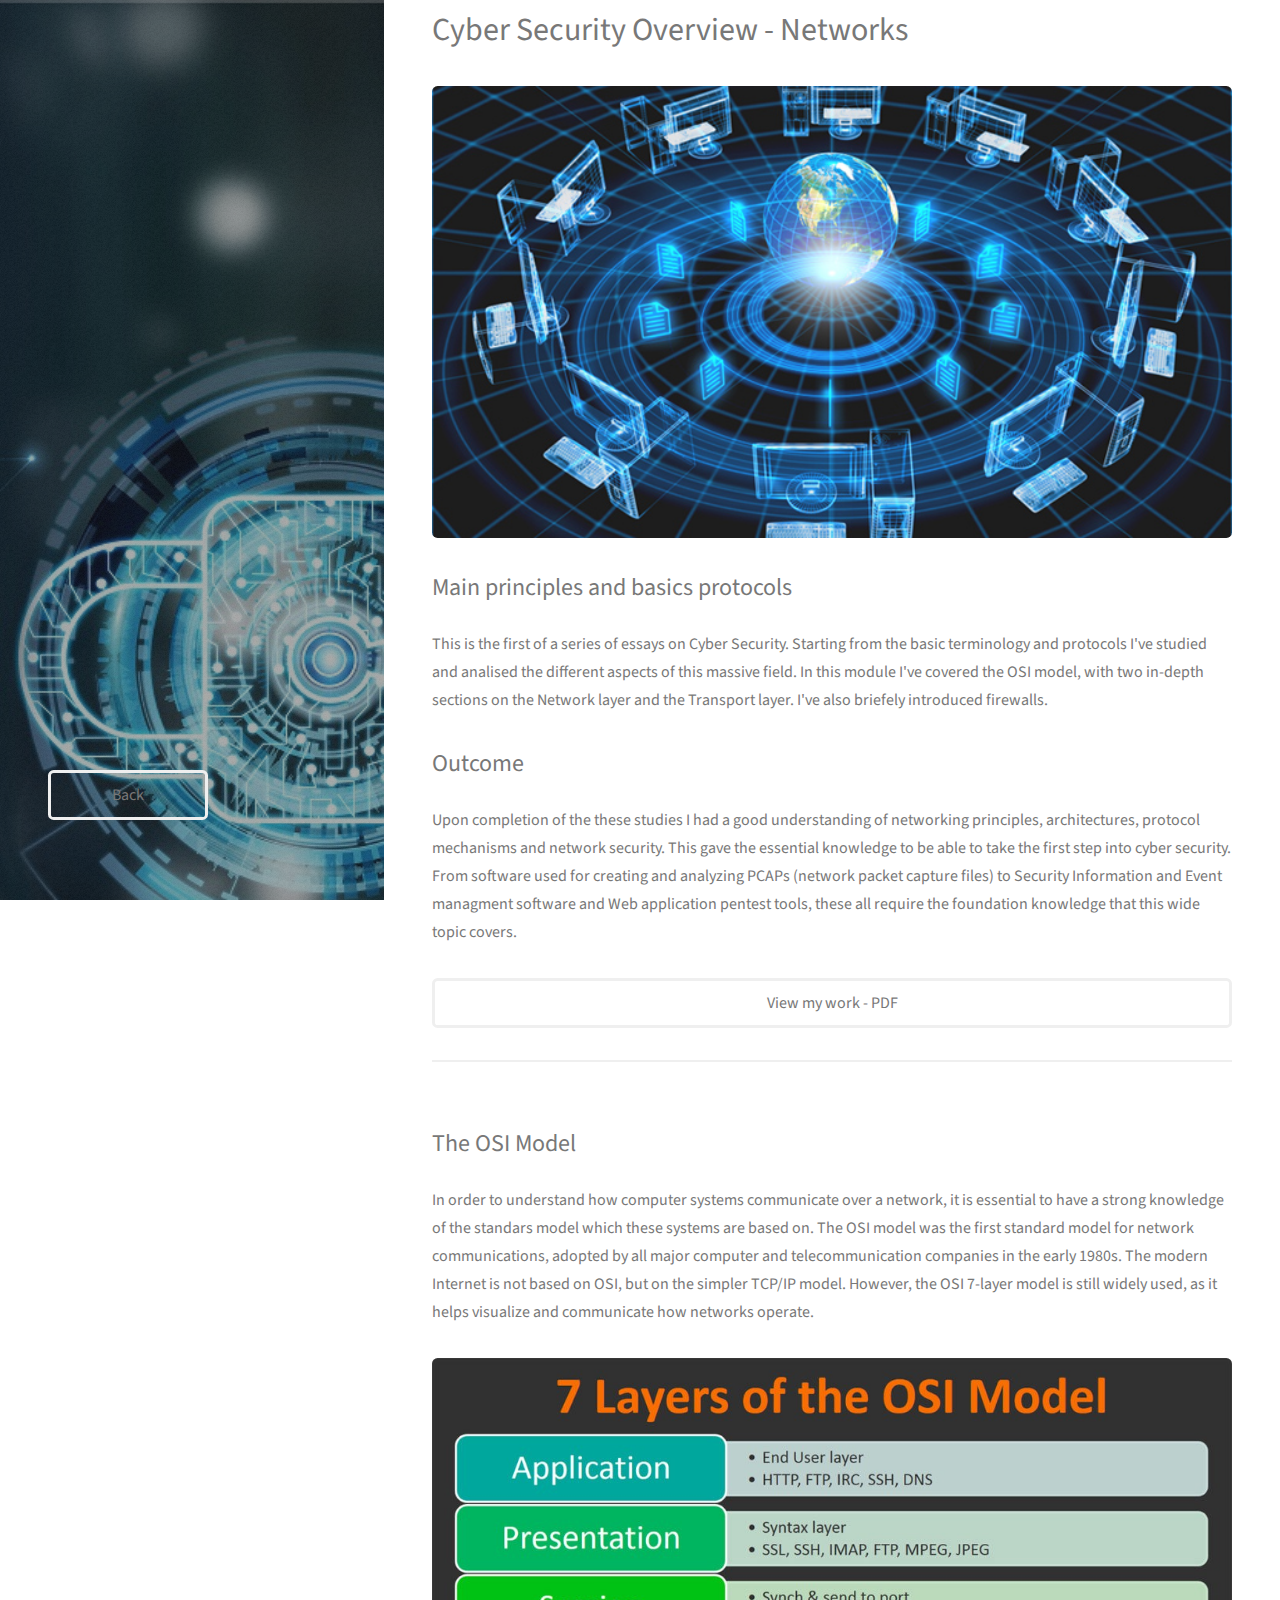
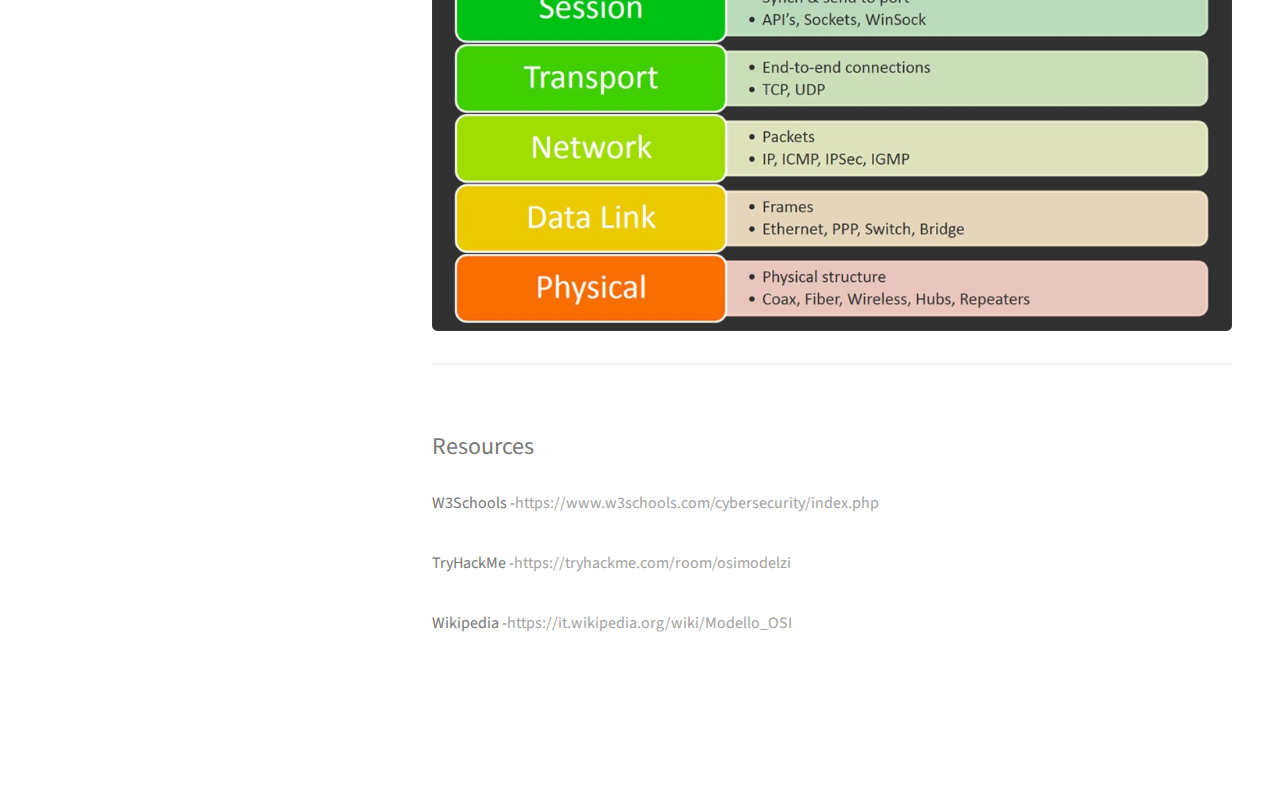
==== commit eac984a6: "Basic visual updates" ====
--- a/basic.html
+++ b/basic.html
@@ -25,7 +25,7 @@
 						<header class="major">
 							<h2>Cyber Security Overview - Networks</h2>
 						</header>
-						<a href="images/download.jpg" class="image fit thumb"><img src="images/networking.jpg" alt="" /></a>
+						<img class="fit image" src="images/networking.jpg" alt="" /></a>
 						<h2>Main principles and basics protocols</h2>
 						<p><b>This is the first of a series of essays on Cyber Security. Starting from the basic terminology and protocols
                             I've studied and analised the different aspects of this massive field. In this module I've covered
@@ -42,7 +42,7 @@
                             
                         </b>
 							</p>
-							<li><a href="Networking.pdf" class="button fit">View my work - PDF</a></li>
+							<div><a href="Networking.pdf" class="button fit">View my work - PDF</a></div>
 					</section>
 
 				<!-- Two -->
@@ -56,7 +56,7 @@
 							the OSI 7-layer model is still widely used, as it helps visualize and communicate how networks operate.
 						</b></p>
 						</p>
-						<a href="images/download.jpg" class="image fit thumb"><img src="images/osi.jpeg" alt="" /></a>
+						<img class="fit image" src="images/osi.jpeg" alt="" /></a>
 
 						
 					</section>
--- a/assets/css/main.css
+++ b/assets/css/main.css
@@ -159,6 +159,7 @@
 	h3 {
 		font-size: 1.25em;
 		line-height: 1.5em;
+		height: 48px;
 	}
 
 	h4 {
@@ -2241,6 +2242,12 @@
 
 /* Actions */
 
+   ul.back {
+
+	justify-content: center;
+	display: flex;
+   }
+
 	ul.actions {
 		display: -moz-flex;
 		display: -webkit-flex;
@@ -2250,6 +2257,7 @@
 		list-style: none;
 		margin-left: -1em;
 		padding-left: 0;
+		margin-top: 0.5em;
 	}
 
 		ul.actions li {
